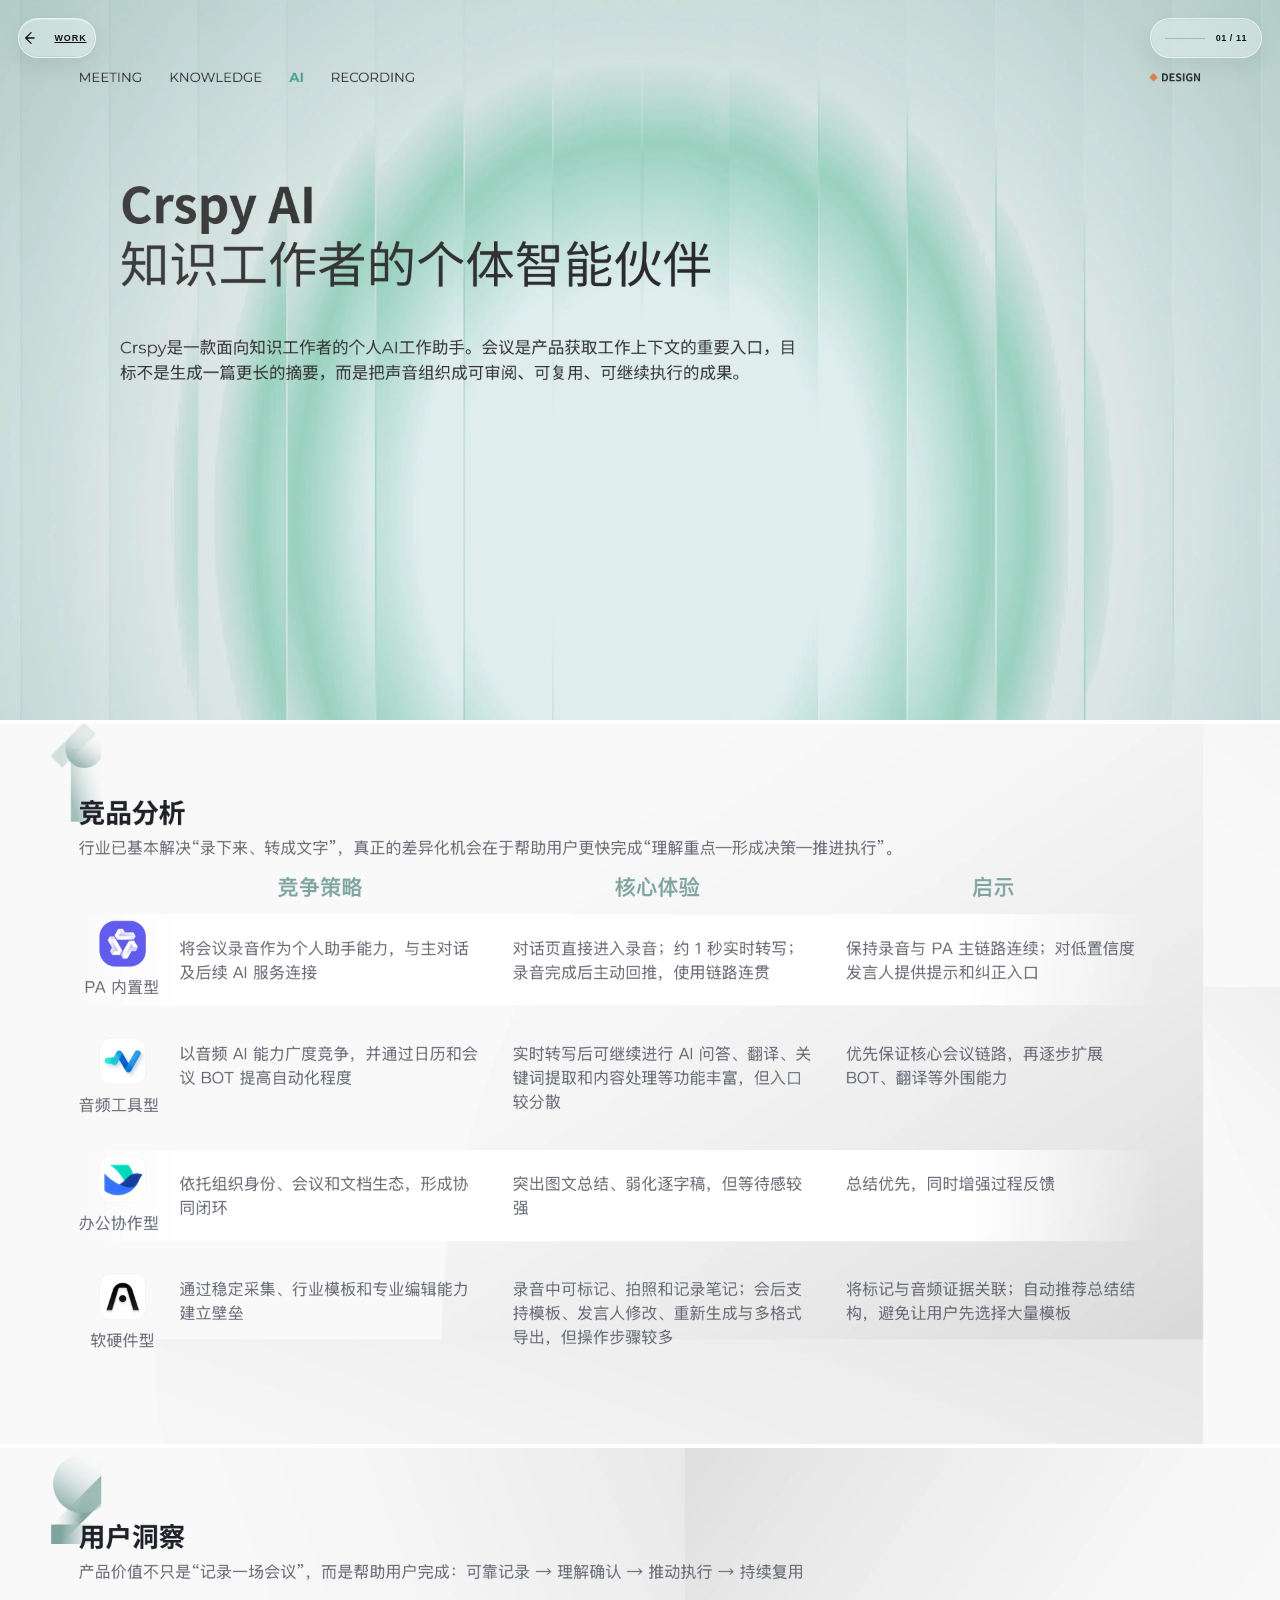
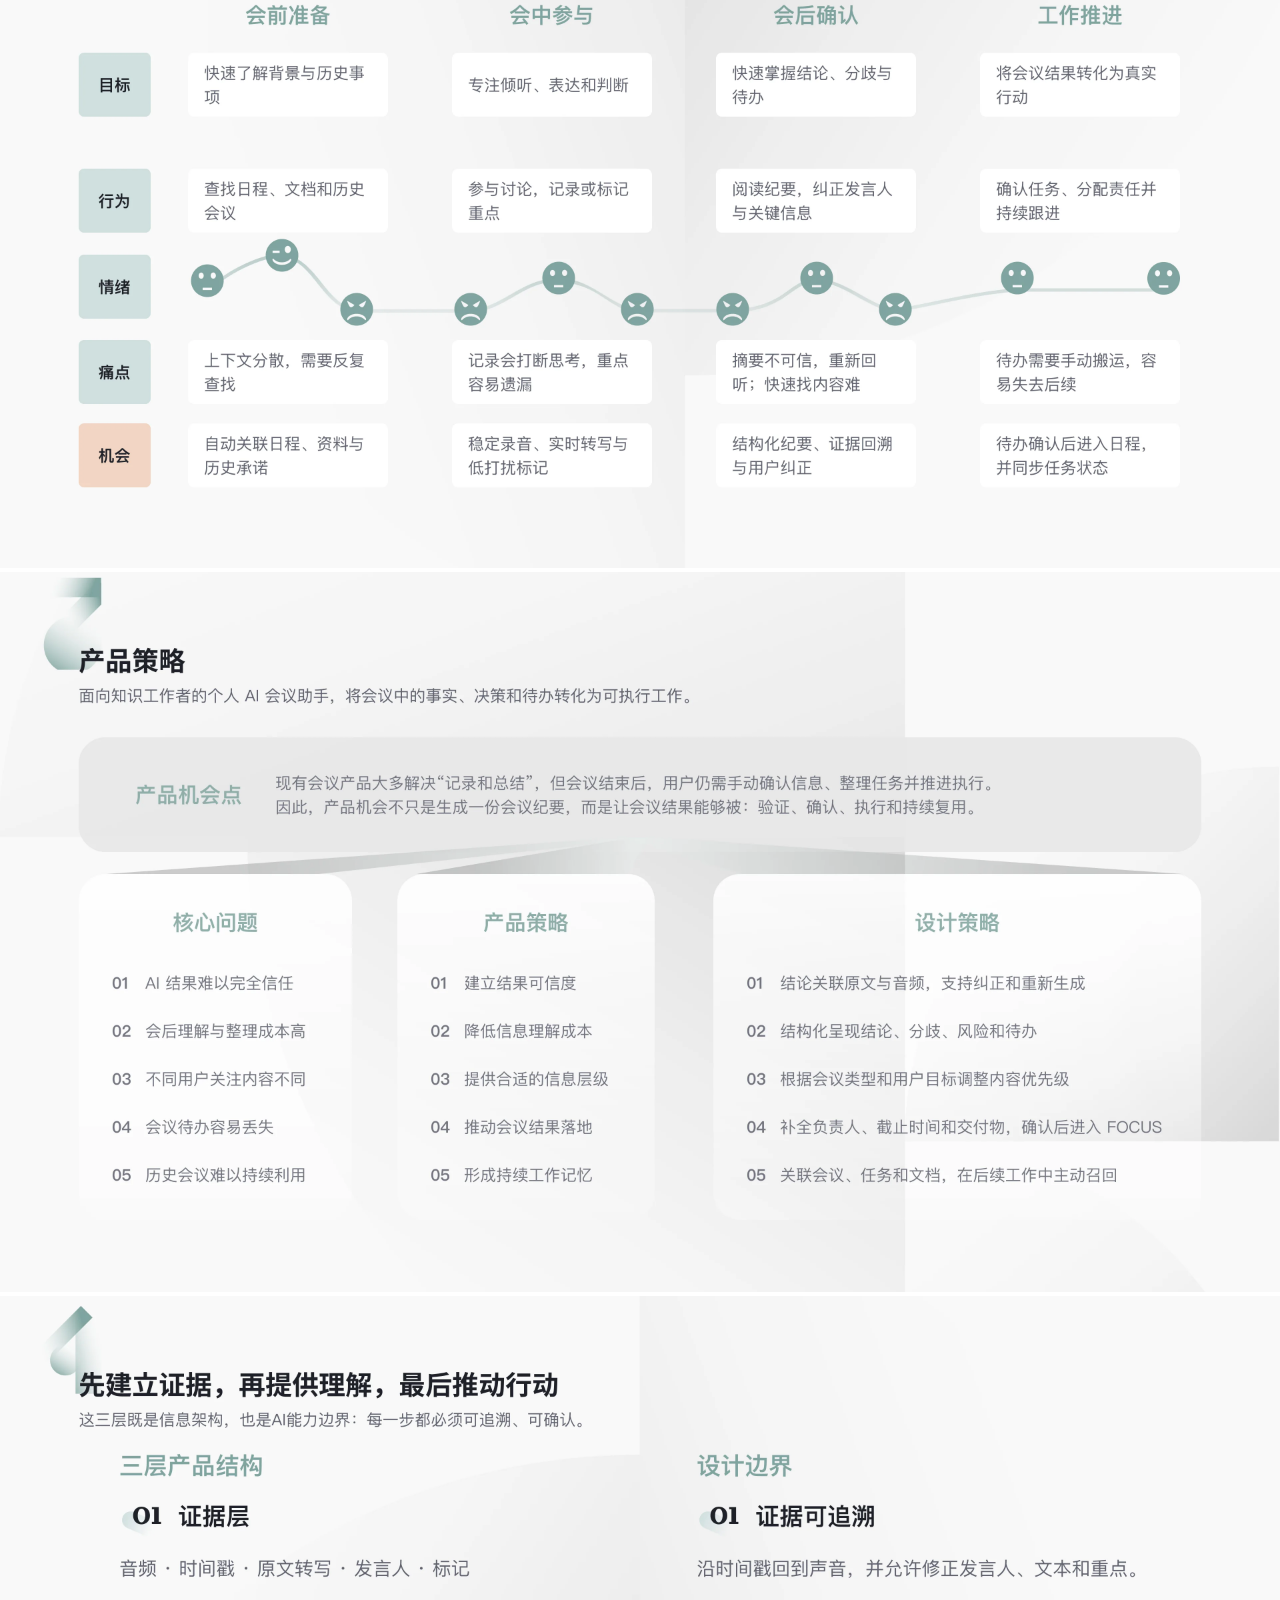
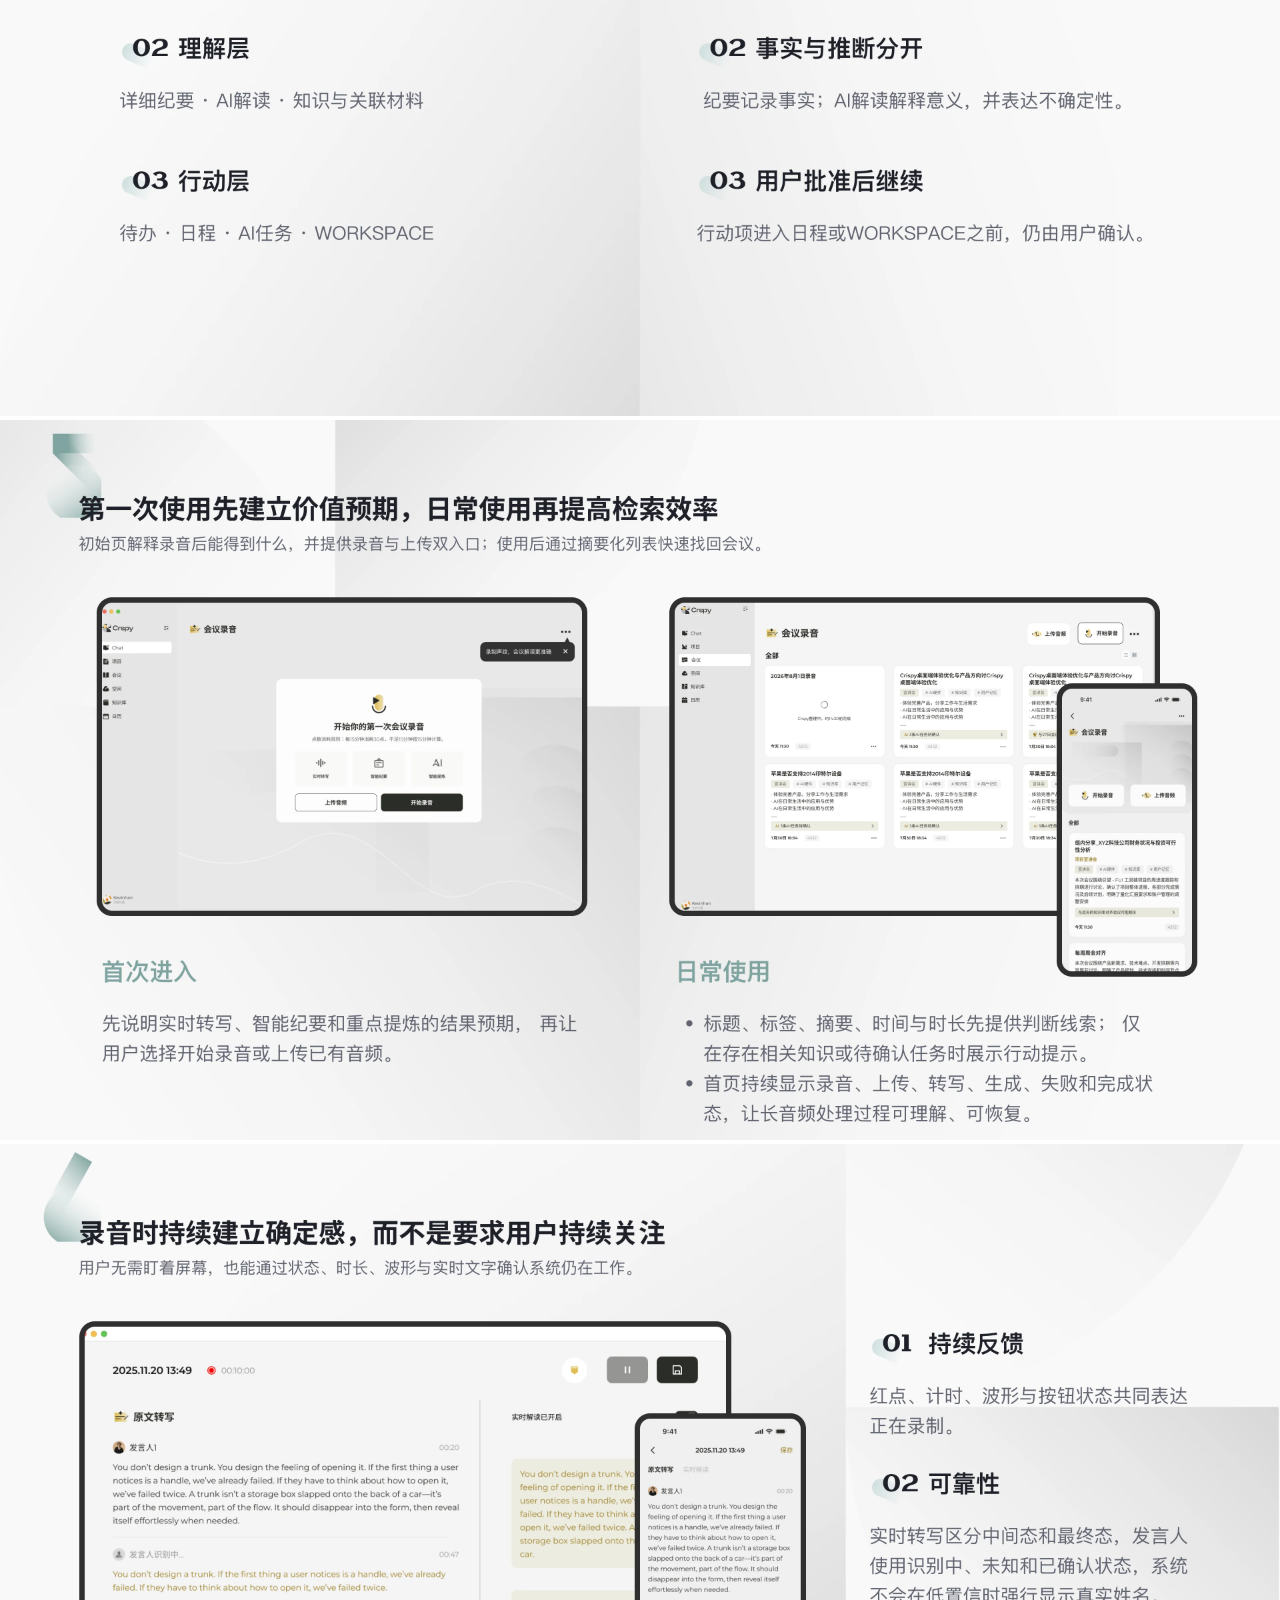
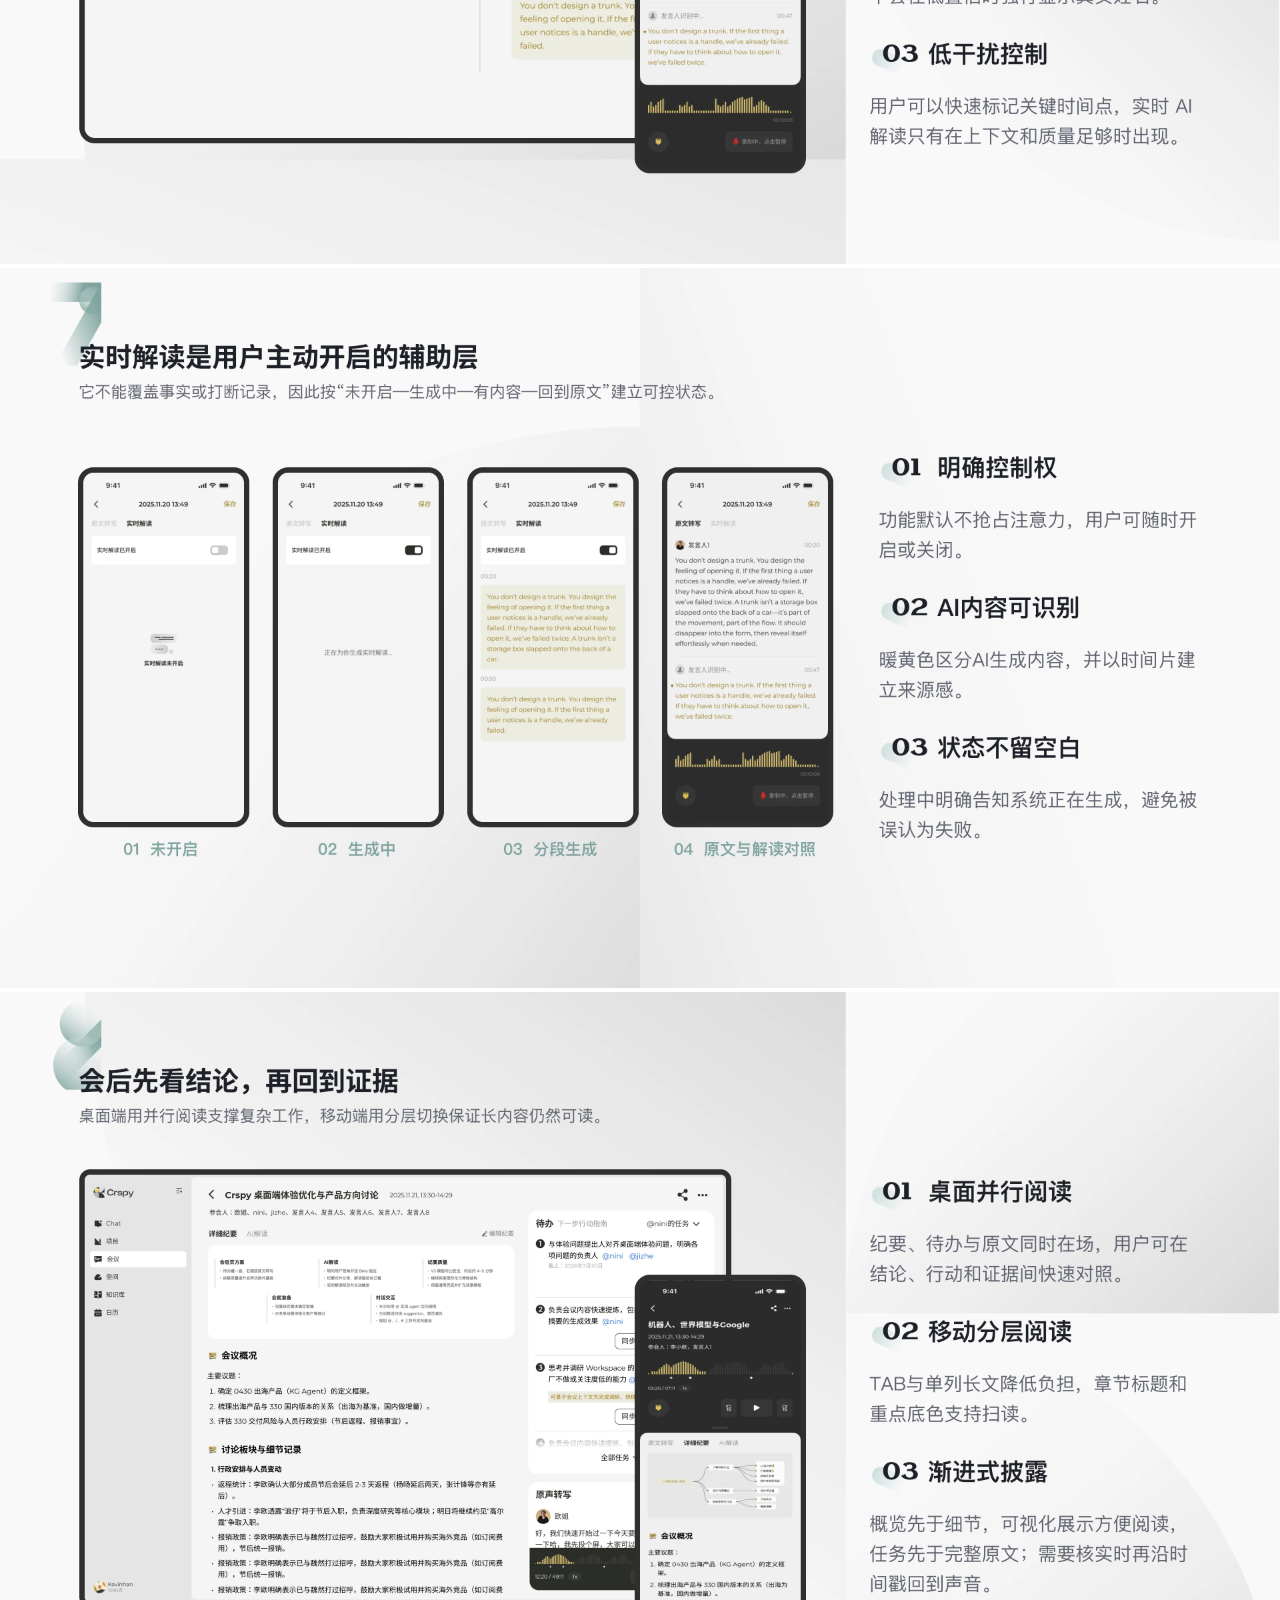
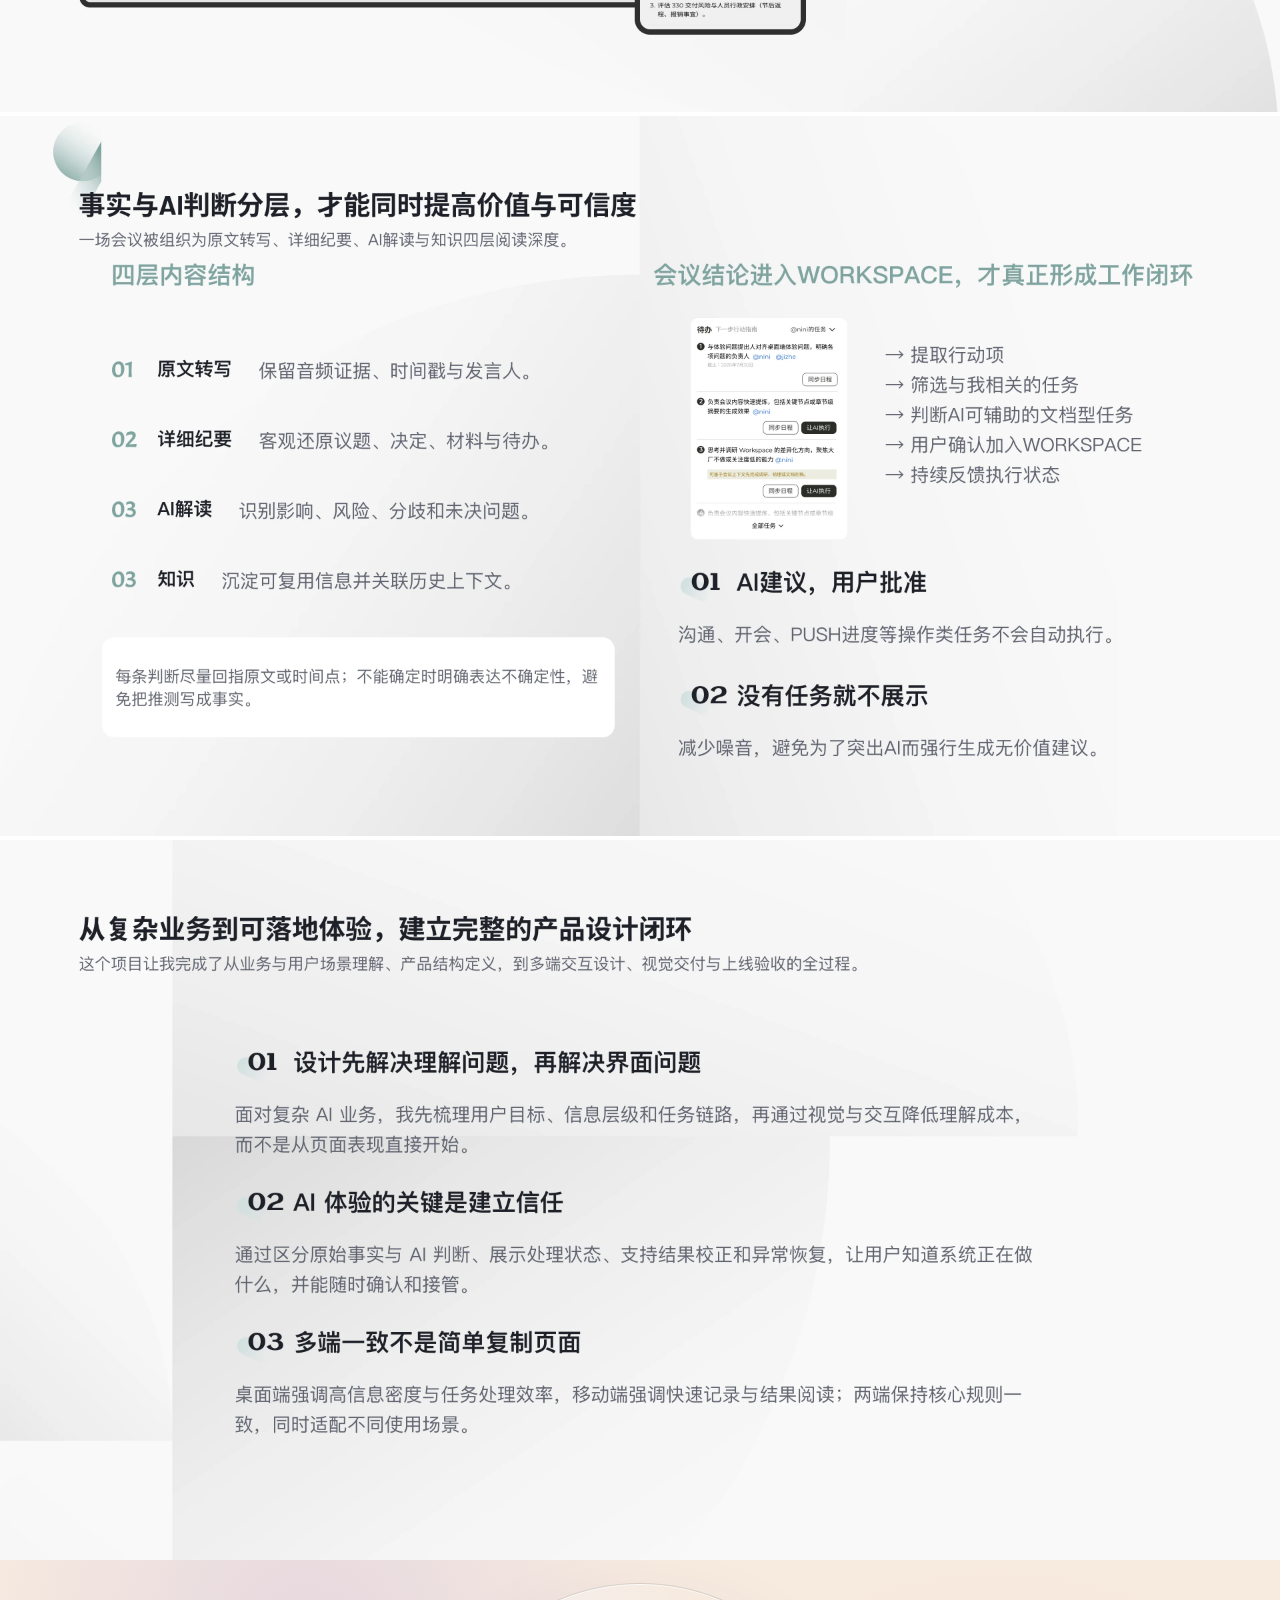
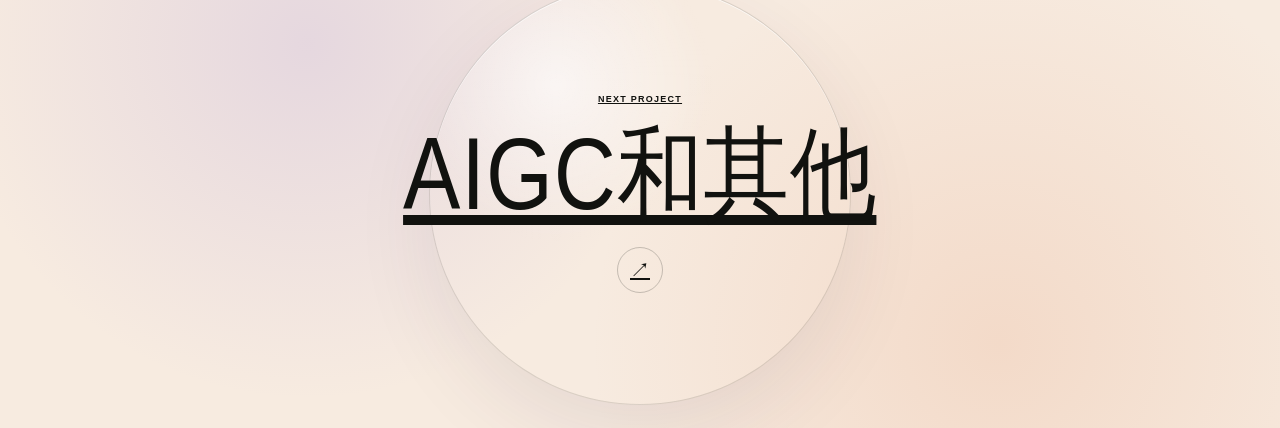
==== project-crspy-meeting.html @ a5296f66 "Deploy portfolio website" ====
<!doctype html>
<html lang="zh-CN">
  <head>
    <meta charset="UTF-8" />
    <meta name="viewport" content="width=device-width, initial-scale=1" />
    <meta name="description" content="CRSPY AI 会议项目作品展示" />
    <meta name="theme-color" content="#ffffff" />
    <title>CRSPY AI会议｜YING NI DESIGNER</title>
    <link rel="stylesheet" href="project-posting.css?v=20261020-6" />
    <script src="project-navigation.js?v=20261020-3" defer></script>
  </head>
  <body>
    <a class="project-back" href="index.html#work" data-project-back aria-label="返回作品列表">
      <svg viewBox="0 0 24 24" aria-hidden="true"><path d="M14.5 5.5 8 12l6.5 6.5M8 12h10" /></svg>
    </a>
    <main class="project-story" aria-label="CRSPY AI 会议项目完整图集">
      <img src="reference-assets/projects/crspy-meeting/38.webp" width="3840" height="2160" alt="CRSPY AI 会议项目第 38 页" fetchpriority="high" />
      <img src="reference-assets/projects/crspy-meeting/39.webp" width="3840" height="2160" alt="CRSPY AI 会议项目第 39 页" loading="lazy" decoding="async" />
      <img src="reference-assets/projects/crspy-meeting/40.webp" width="3840" height="2160" alt="CRSPY AI 会议项目第 40 页" loading="lazy" decoding="async" />
      <img src="reference-assets/projects/crspy-meeting/41.webp" width="3840" height="2160" alt="CRSPY AI 会议项目第 41 页" loading="lazy" decoding="async" />
      <img src="reference-assets/projects/crspy-meeting/42.webp" width="3840" height="2160" alt="CRSPY AI 会议项目第 42 页" loading="lazy" decoding="async" />
      <img src="reference-assets/projects/crspy-meeting/43.webp" width="3840" height="2160" alt="CRSPY AI 会议项目第 43 页" loading="lazy" decoding="async" />
      <img src="reference-assets/projects/crspy-meeting/44.webp" width="3840" height="2160" alt="CRSPY AI 会议项目第 44 页" loading="lazy" decoding="async" />
      <img src="reference-assets/projects/crspy-meeting/45.webp" width="3840" height="2160" alt="CRSPY AI 会议项目第 45 页" loading="lazy" decoding="async" />
      <img src="reference-assets/projects/crspy-meeting/46.webp" width="3840" height="2160" alt="CRSPY AI 会议项目第 46 页" loading="lazy" decoding="async" />
      <img src="reference-assets/projects/crspy-meeting/47.webp" width="3840" height="2160" alt="CRSPY AI 会议项目第 47 页" loading="lazy" decoding="async" />
      <img src="reference-assets/projects/crspy-meeting/48.webp" width="3840" height="2160" alt="CRSPY AI 会议项目第 48 页" loading="lazy" decoding="async" />
    </main>
  </body>
</html>
---- project-posting.css ----
:root {
  color-scheme: light;
  background: #fff;
}

@font-face {
  font-family: "Portfolio CN Light";
  src: url("reference-assets/fonts/Portfolio-CN-Light-subset.ttf") format("truetype");
  font-style: normal;
  font-weight: 300;
  font-display: swap;
}

* {
  box-sizing: border-box;
}

html,
body {
  width: 100%;
  margin: 0;
  padding: 0;
  background: #fff;
}

body {
  min-width: 320px;
  overflow-x: hidden;
}

.project-back {
  position: fixed;
  z-index: 100;
  top: 18px;
  left: 18px;
  width: 78px;
  height: 40px;
  display: grid;
  grid-template-columns: 20px auto;
  gap: 7px;
  place-items: center;
  color: #171411;
  background: rgba(255, 255, 255, .34);
  border: 1px solid rgba(255, 255, 255, .58);
  border-radius: 999px;
  box-shadow: 0 8px 24px rgba(42, 28, 20, .09), inset 0 0 0 1px rgba(8, 8, 8, .05), inset 0 1px 0 rgba(255, 255, 255, .65);
  backdrop-filter: blur(22px) saturate(1.35);
  -webkit-backdrop-filter: blur(22px) saturate(1.35);
  animation: project-back-enter 620ms .15s cubic-bezier(.16, 1, .3, 1) both;
  transition: transform 360ms cubic-bezier(.16, 1, .3, 1), background-color 240ms ease, border-color 240ms ease, box-shadow 240ms ease;
}

.project-back::after {
  content: "WORK";
  font: 600 9px/1 Arial, sans-serif;
  letter-spacing: .1em;
}

.project-back svg {
  width: 20px;
  height: 20px;
  overflow: visible;
}

.project-back path {
  fill: none;
  stroke: currentColor;
  stroke-width: 1.55;
  stroke-linecap: round;
  stroke-linejoin: round;
}

.project-back:hover {
  background: rgba(255, 255, 255, .68);
  border-color: rgba(255, 255, 255, .88);
  box-shadow: 0 10px 28px rgba(42, 28, 20, .13), inset 0 0 0 1px rgba(8, 8, 8, .06);
  transform: translateX(-2px) scale(1.04);
}

.project-progress {
  position: fixed;
  z-index: 99;
  top: 18px;
  right: 18px;
  width: 112px;
  height: 40px;
  display: grid;
  grid-template-columns: 1fr auto;
  align-items: center;
  gap: 10px;
  padding: 0 14px;
  color: #171411;
  background: rgba(255,255,255,.34);
  border: 1px solid rgba(255,255,255,.58);
  border-radius: 999px;
  box-shadow: 0 8px 24px rgba(42,28,20,.07), inset 0 0 0 1px rgba(8,8,8,.04);
  backdrop-filter: blur(22px) saturate(1.35);
  -webkit-backdrop-filter: blur(22px) saturate(1.35);
  pointer-events: none;
}

.project-progress-track {
  position: relative;
  height: 1px;
  overflow: hidden;
  background: rgba(23,20,17,.2);
}

.project-progress-track i {
  position: absolute;
  inset: 0;
  display: block;
  background: #171411;
  transform: scaleX(var(--project-progress, 0));
  transform-origin: 0 50%;
  transition: transform 180ms linear;
}

.project-progress em {
  min-width: 32px;
  font: normal 600 9px/1 Arial, sans-serif;
  letter-spacing: .06em;
  text-align: right;
}

.project-back:focus-visible {
  outline: 1px solid #080808;
  outline-offset: 4px;
}

@keyframes project-back-enter {
  from { opacity: 0; transform: translateX(-8px) scale(.9); }
  to { opacity: 1; transform: translateX(0) scale(1); }
}

.project-story {
  width: 100%;
  margin: 0;
  padding: 0;
  display: flex;
  flex-direction: column;
  gap: 4px;
  font-size: 0;
  line-height: 0;
}

.project-story img {
  display: block;
  width: 100%;
  height: auto;
  margin: 0;
  padding: 0;
}

.project-next {
  position: relative;
  min-height: min(52vh, 520px);
  display: grid;
  place-items: center;
  overflow: hidden;
  isolation: isolate;
  padding: 70px 24px;
  color: #11120f;
  background:
    radial-gradient(circle at 24% 18%, rgba(167,146,219,.22), transparent 34%),
    radial-gradient(circle at 78% 82%, rgba(231,164,126,.24), transparent 38%),
    #f7ebe0;
  text-align: center;
}

.project-next::before {
  content: "";
  position: absolute;
  z-index: -1;
  width: min(36vw, 420px);
  aspect-ratio: 1;
  border: 1px solid rgba(17,18,15,.13);
  border-radius: 50%;
  background: radial-gradient(circle at 30% 24%, rgba(255,255,255,.62), transparent 36%);
  box-shadow: inset 0 1px 0 rgba(255,255,255,.65), 0 30px 80px rgba(70,48,81,.09);
  transition: transform 900ms cubic-bezier(.16,1,.3,1), border-color 400ms ease;
}

.project-next-inner {
  position: relative;
  z-index: 1;
  display: grid;
  justify-items: center;
}

.project-next-label {
  font: 600 9px/1 Arial, sans-serif;
  letter-spacing: .14em;
}

.project-next-title {
  margin: 20px 0 0;
  font-family: "Portfolio CN Light", "PingFang SC", sans-serif;
  font-size: clamp(58px, 8vw, 112px);
  font-weight: 300;
  line-height: .95;
  letter-spacing: .01em;
  transform: scaleX(.84);
}

.project-next-arrow {
  width: 46px;
  height: 46px;
  margin-top: 26px;
  display: grid;
  place-items: center;
  border: 1px solid rgba(17,18,15,.22);
  border-radius: 50%;
  font: 400 20px/1 Arial, sans-serif;
  transition: color 300ms ease, background-color 300ms ease, transform 650ms cubic-bezier(.16,1,.3,1);
}

.project-next:hover::before,
.project-next:focus-visible::before { transform: scale(1.12); border-color: rgba(17,18,15,.24); }
.project-next:hover .project-next-arrow,
.project-next:focus-visible .project-next-arrow { color: #fff; background: #11120f; transform: translate(4px,-4px); }
.project-next:focus-visible { outline: 2px solid #11120f; outline-offset: -8px; }

@media (max-width: 540px) {
  .project-back {
    top: 12px;
    left: 12px;
    width: 42px;
    height: 42px;
    grid-template-columns: 1fr;
    gap: 0;
  }
  .project-back::after { display: none; }
  .project-back svg { width: 19px; height: 19px; }
  .project-progress { top: 12px; right: 12px; height: 42px; }
  .project-next { min-height: 360px; padding: 60px 20px; }
  .project-next::before { width: 72vw; }
  .project-next-title { font-size: clamp(48px, 17vw, 76px); }
}

@media (prefers-reduced-motion: reduce) {
  .project-back { animation: none; transition: none; }
}
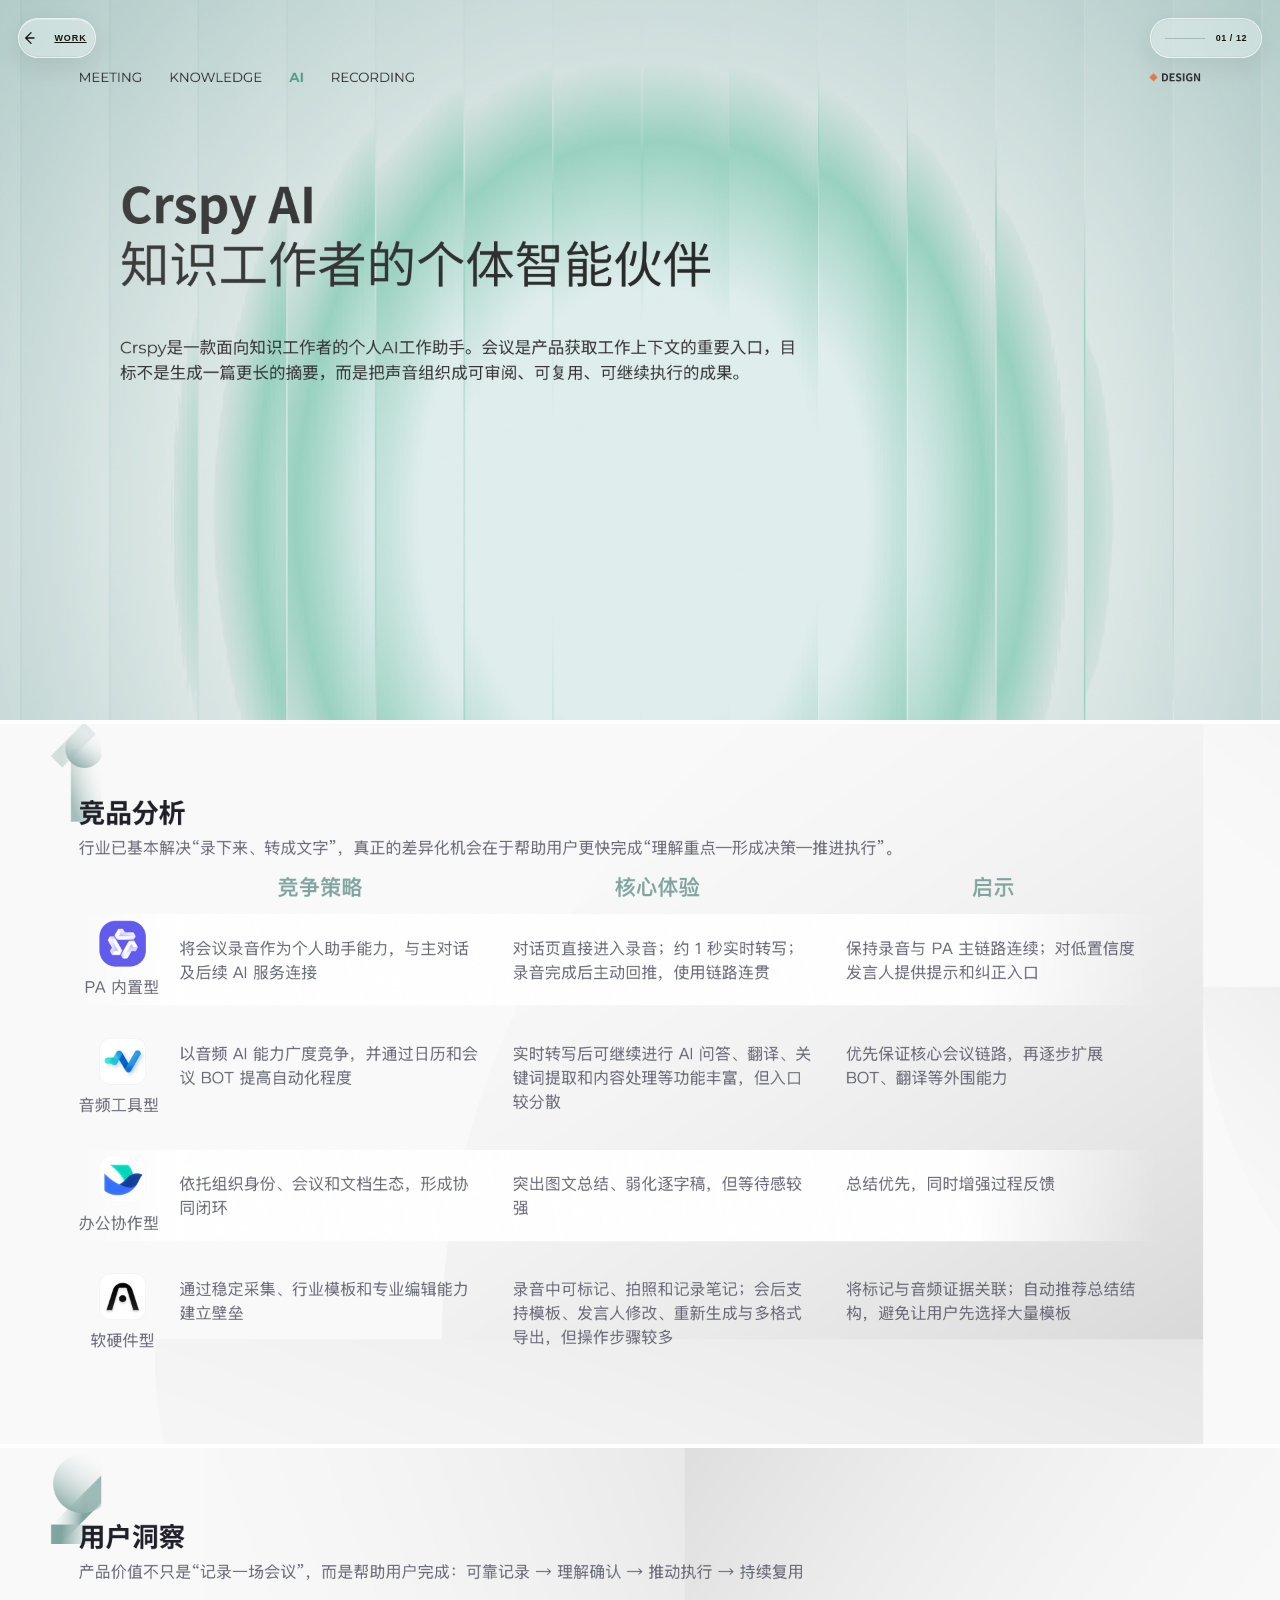
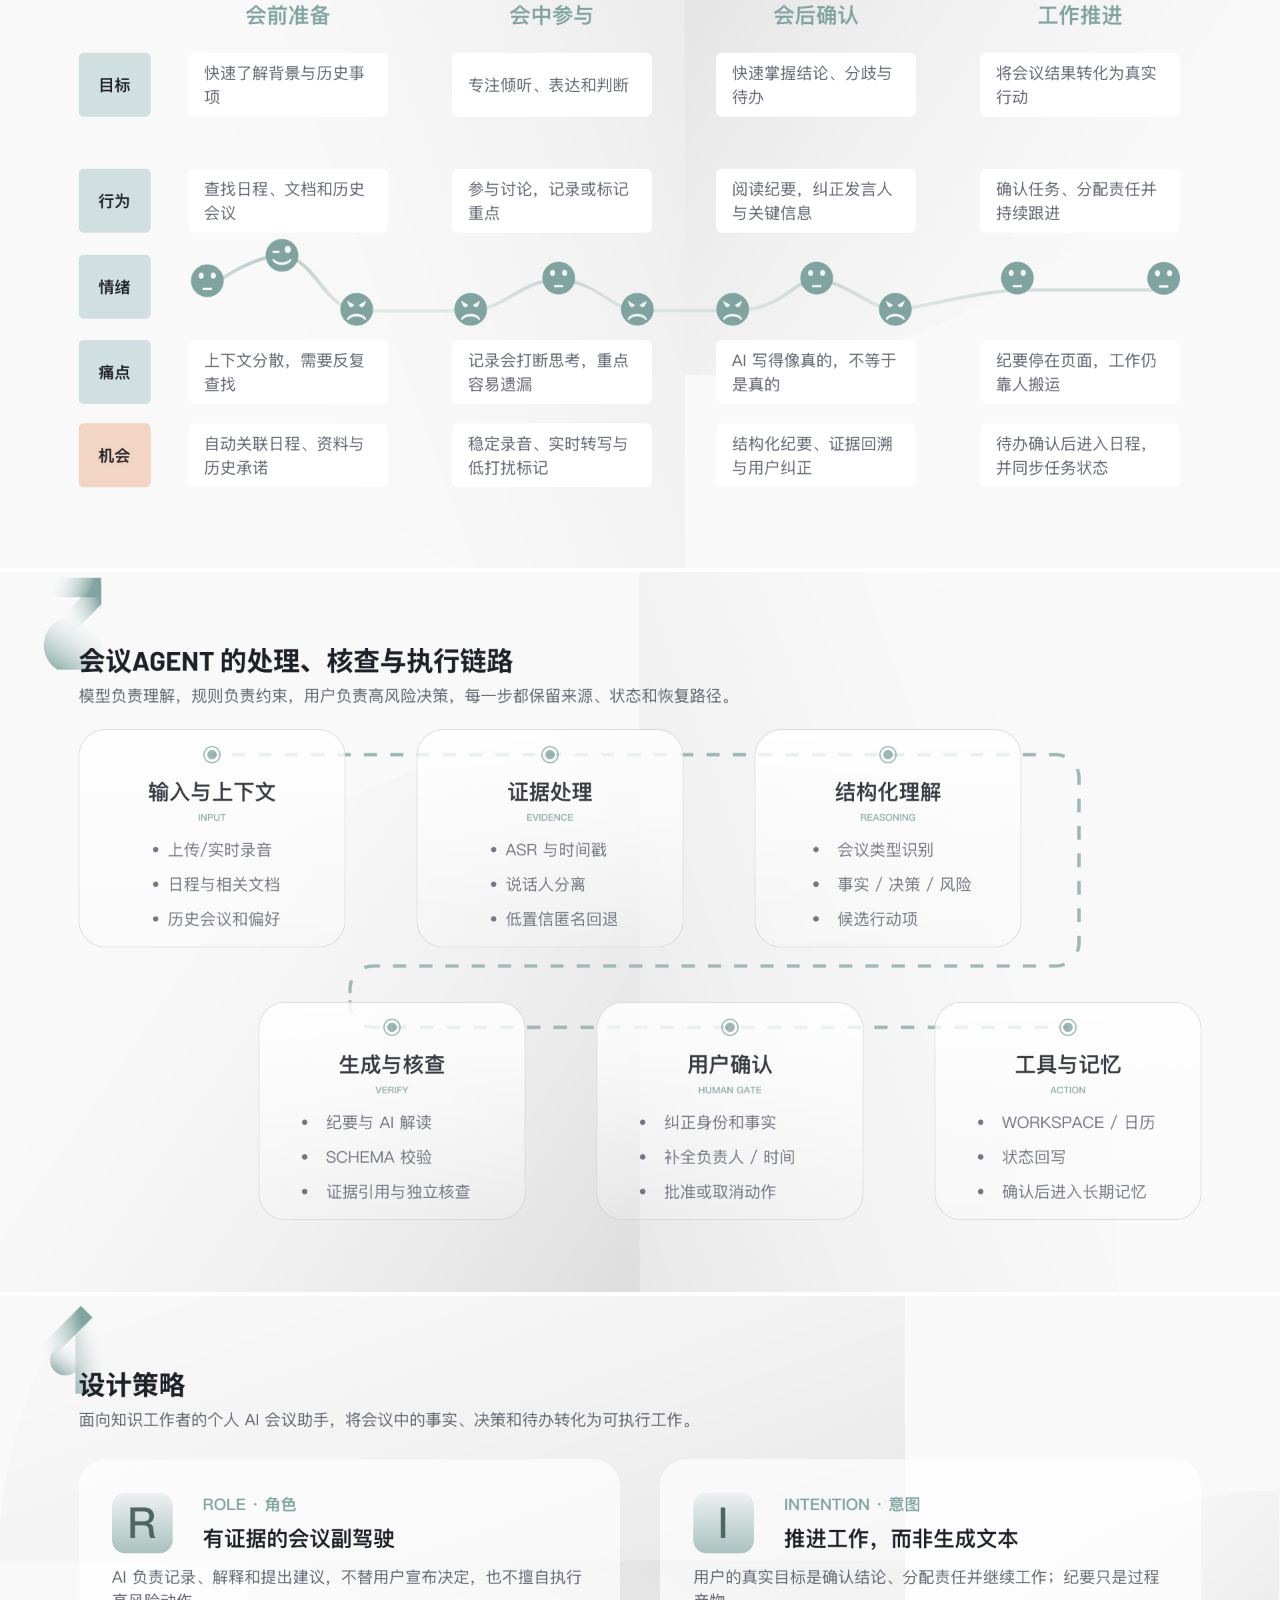
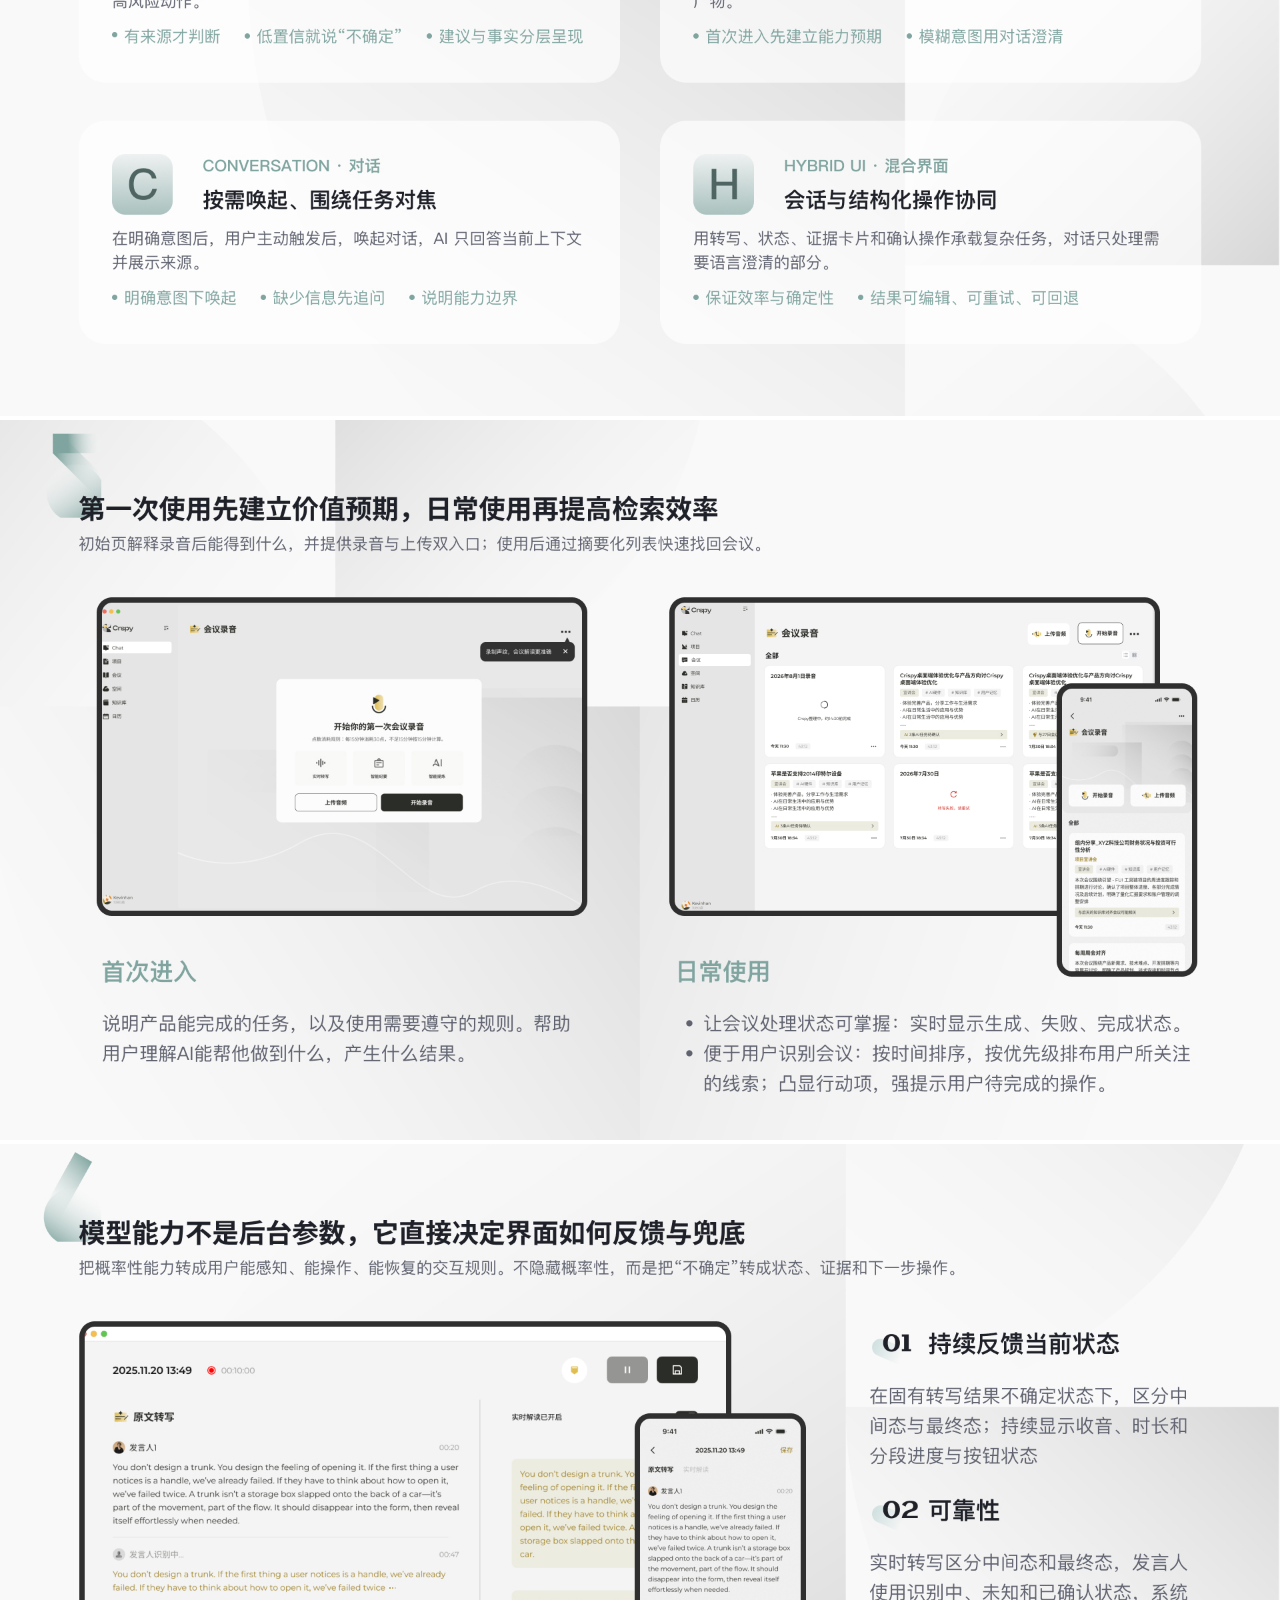
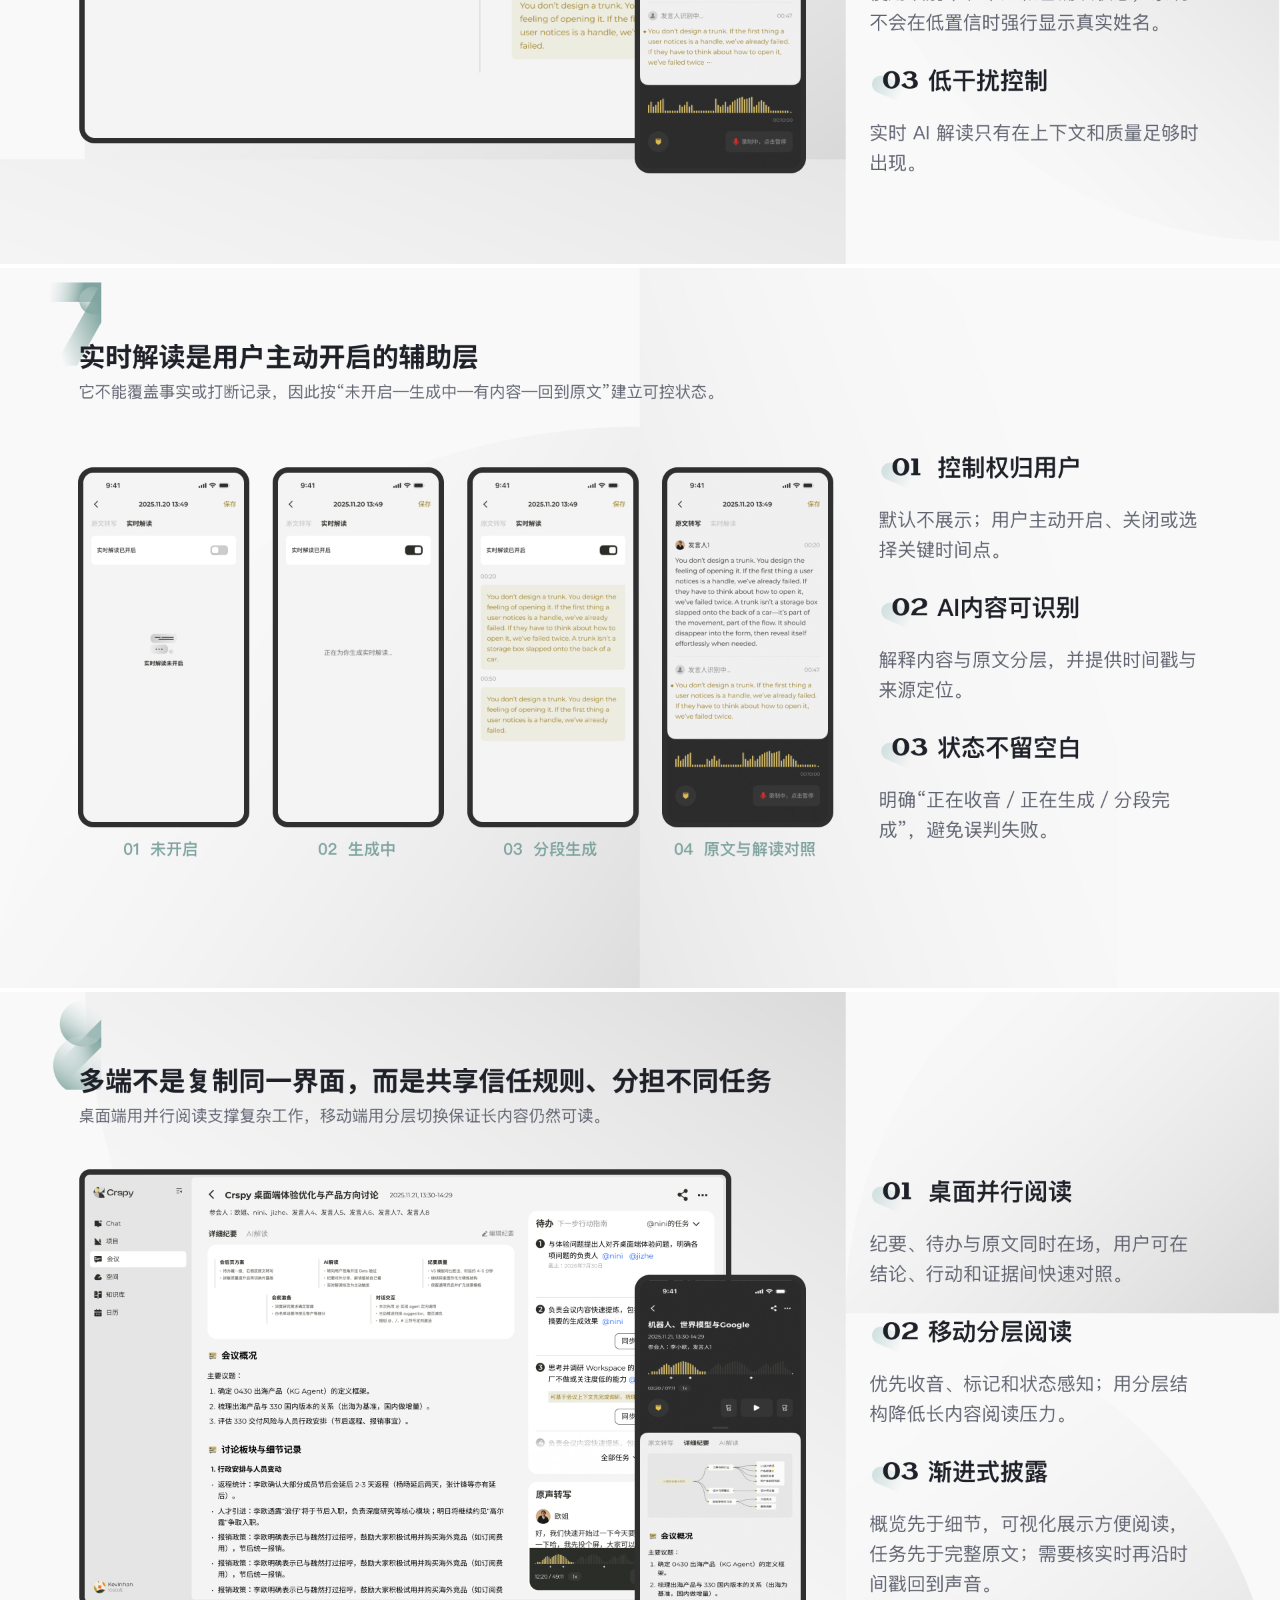
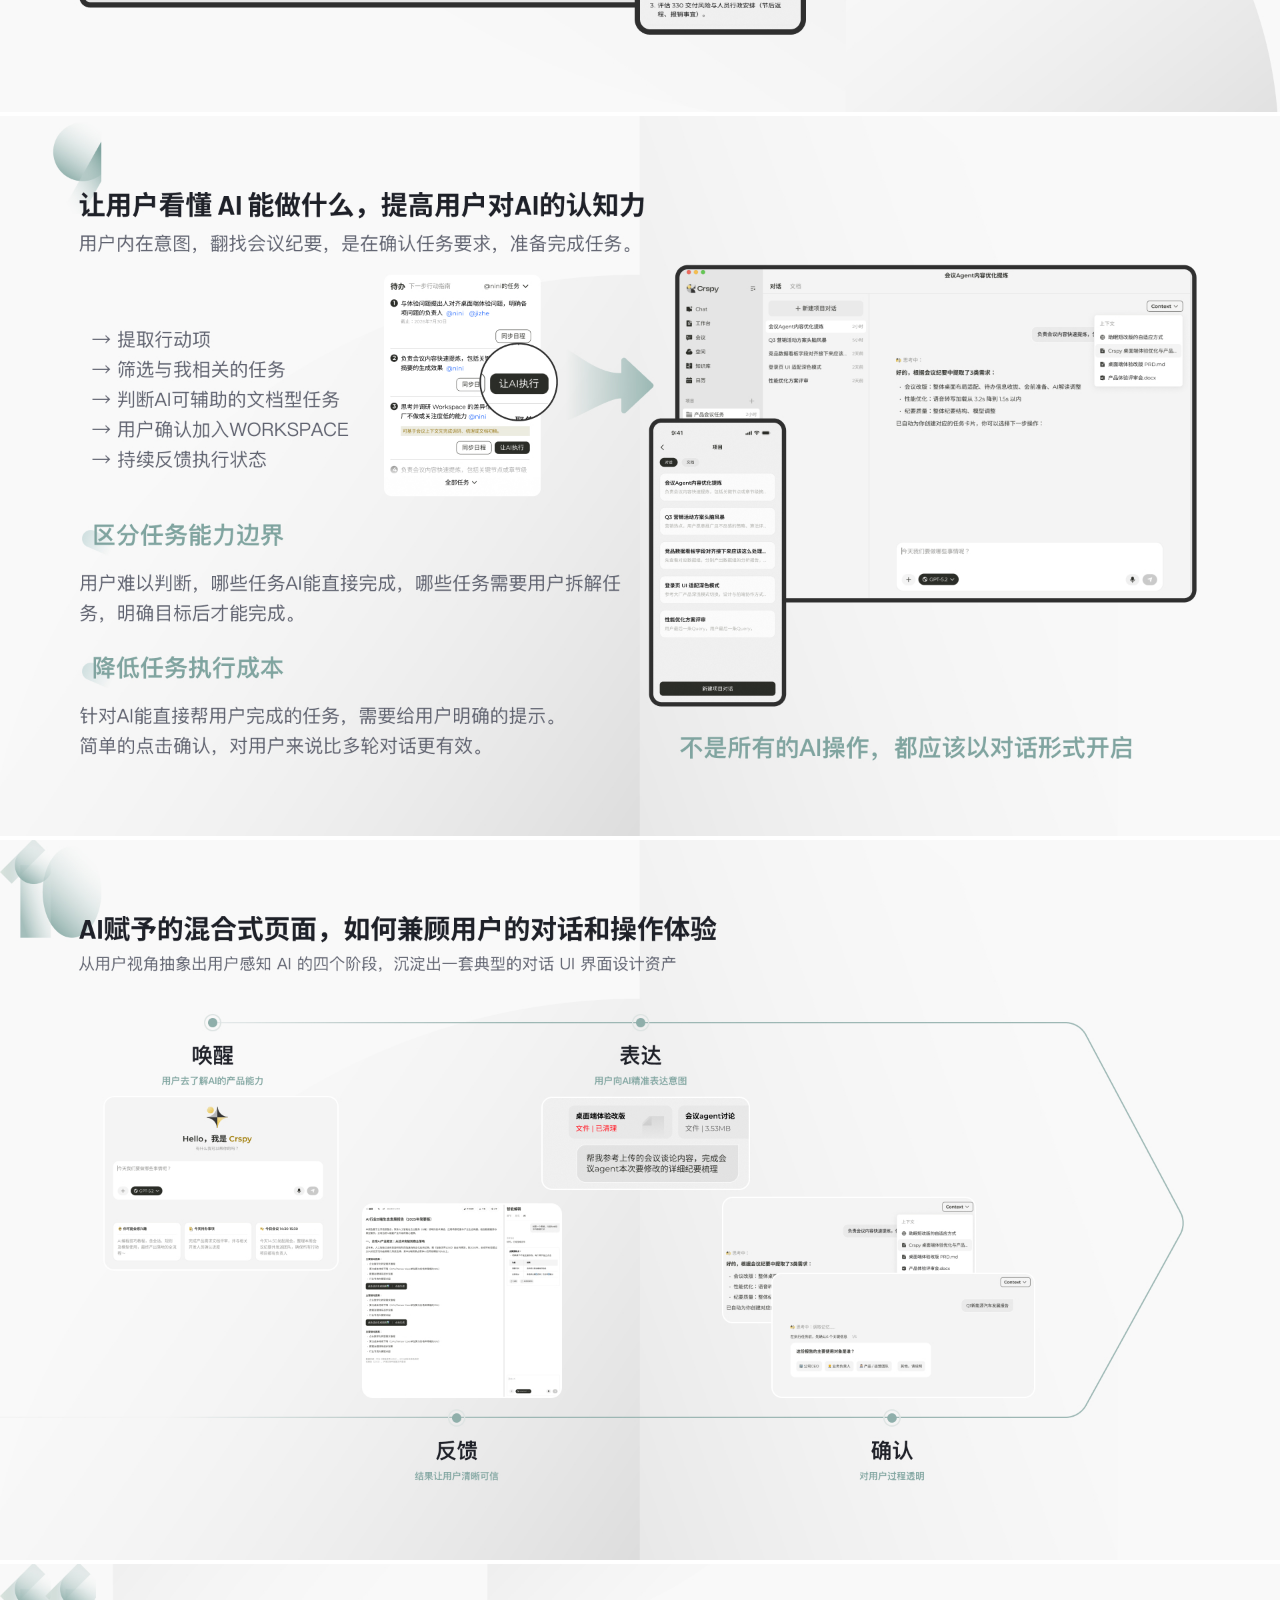
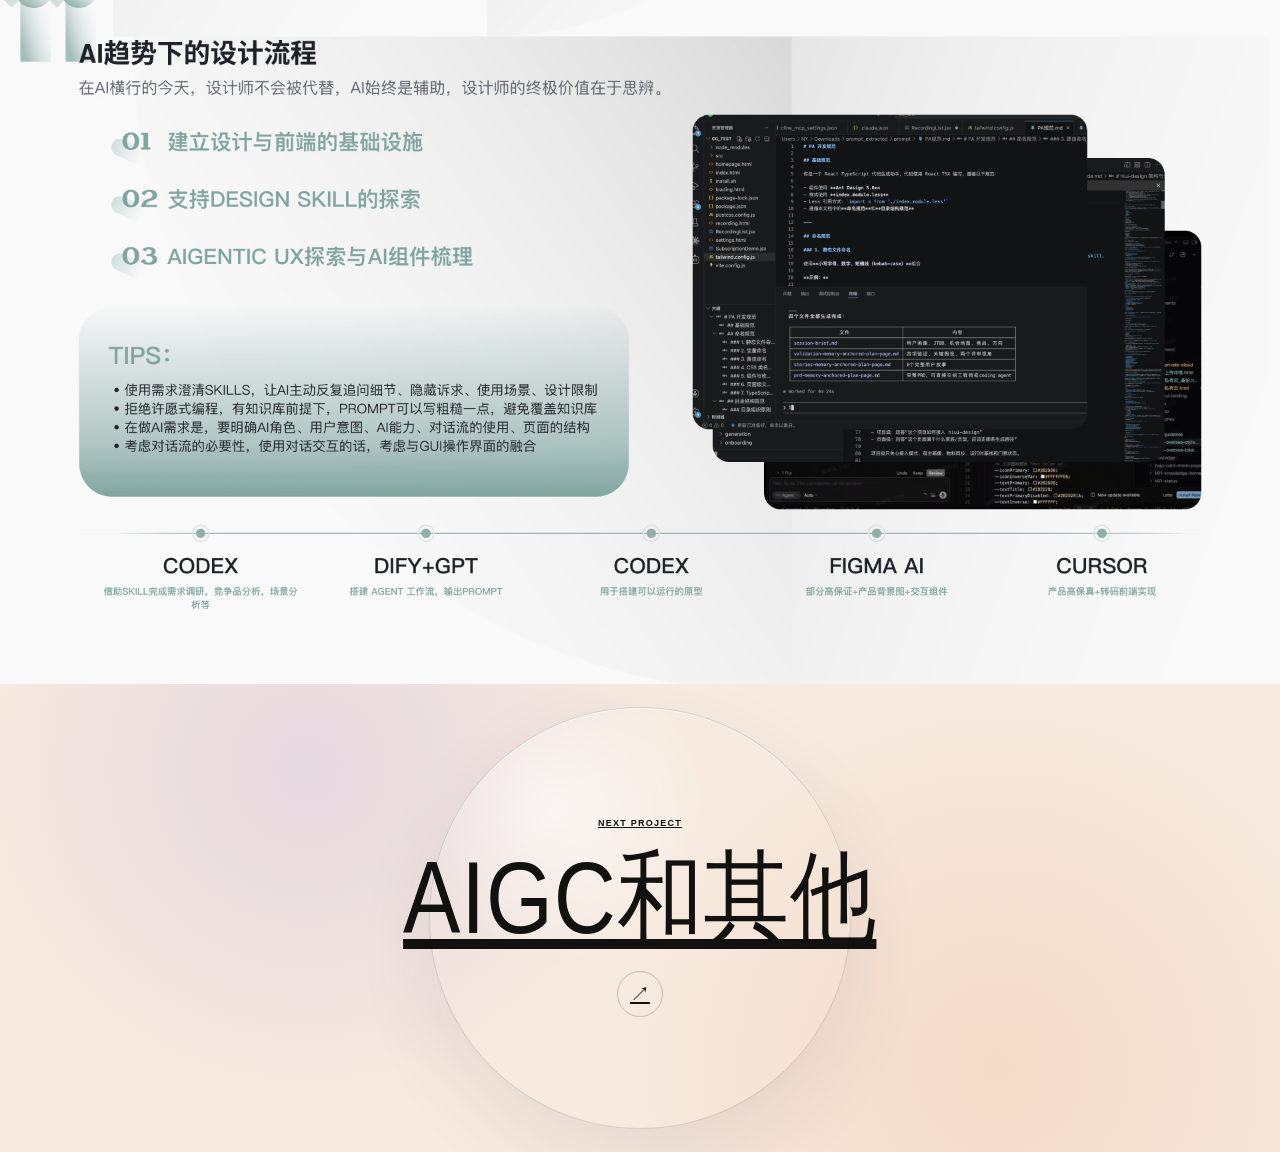
==== commit 2c88b008: "Update CRSPY AI meeting portfolio gallery" ====
--- a/project-crspy-meeting.html
+++ b/project-crspy-meeting.html
@@ -14,17 +14,18 @@
       <svg viewBox="0 0 24 24" aria-hidden="true"><path d="M14.5 5.5 8 12l6.5 6.5M8 12h10" /></svg>
     </a>
     <main class="project-story" aria-label="CRSPY AI 会议项目完整图集">
-      <img src="reference-assets/projects/crspy-meeting/38.webp" width="3840" height="2160" alt="CRSPY AI 会议项目第 38 页" fetchpriority="high" />
-      <img src="reference-assets/projects/crspy-meeting/39.webp" width="3840" height="2160" alt="CRSPY AI 会议项目第 39 页" loading="lazy" decoding="async" />
-      <img src="reference-assets/projects/crspy-meeting/40.webp" width="3840" height="2160" alt="CRSPY AI 会议项目第 40 页" loading="lazy" decoding="async" />
-      <img src="reference-assets/projects/crspy-meeting/41.webp" width="3840" height="2160" alt="CRSPY AI 会议项目第 41 页" loading="lazy" decoding="async" />
-      <img src="reference-assets/projects/crspy-meeting/42.webp" width="3840" height="2160" alt="CRSPY AI 会议项目第 42 页" loading="lazy" decoding="async" />
-      <img src="reference-assets/projects/crspy-meeting/43.webp" width="3840" height="2160" alt="CRSPY AI 会议项目第 43 页" loading="lazy" decoding="async" />
-      <img src="reference-assets/projects/crspy-meeting/44.webp" width="3840" height="2160" alt="CRSPY AI 会议项目第 44 页" loading="lazy" decoding="async" />
-      <img src="reference-assets/projects/crspy-meeting/45.webp" width="3840" height="2160" alt="CRSPY AI 会议项目第 45 页" loading="lazy" decoding="async" />
-      <img src="reference-assets/projects/crspy-meeting/46.webp" width="3840" height="2160" alt="CRSPY AI 会议项目第 46 页" loading="lazy" decoding="async" />
-      <img src="reference-assets/projects/crspy-meeting/47.webp" width="3840" height="2160" alt="CRSPY AI 会议项目第 47 页" loading="lazy" decoding="async" />
-      <img src="reference-assets/projects/crspy-meeting/48.webp" width="3840" height="2160" alt="CRSPY AI 会议项目第 48 页" loading="lazy" decoding="async" />
+      <img src="reference-assets/projects/crspy-meeting/4.jpg" width="1920" height="1080" alt="CRSPY AI 会议项目第 4 页" fetchpriority="high" />
+      <img src="reference-assets/projects/crspy-meeting/5.jpg" width="1920" height="1080" alt="CRSPY AI 会议项目第 5 页" loading="lazy" decoding="async" />
+      <img src="reference-assets/projects/crspy-meeting/6.jpg" width="1920" height="1080" alt="CRSPY AI 会议项目第 6 页" loading="lazy" decoding="async" />
+      <img src="reference-assets/projects/crspy-meeting/7.jpg" width="1920" height="1080" alt="CRSPY AI 会议项目第 7 页" loading="lazy" decoding="async" />
+      <img src="reference-assets/projects/crspy-meeting/8.jpg" width="1920" height="1080" alt="CRSPY AI 会议项目第 8 页" loading="lazy" decoding="async" />
+      <img src="reference-assets/projects/crspy-meeting/9.jpg" width="1920" height="1080" alt="CRSPY AI 会议项目第 9 页" loading="lazy" decoding="async" />
+      <img src="reference-assets/projects/crspy-meeting/10.jpg" width="1920" height="1080" alt="CRSPY AI 会议项目第 10 页" loading="lazy" decoding="async" />
+      <img src="reference-assets/projects/crspy-meeting/11.jpg" width="1920" height="1080" alt="CRSPY AI 会议项目第 11 页" loading="lazy" decoding="async" />
+      <img src="reference-assets/projects/crspy-meeting/12.jpg" width="1920" height="1080" alt="CRSPY AI 会议项目第 12 页" loading="lazy" decoding="async" />
+      <img src="reference-assets/projects/crspy-meeting/13.jpg" width="1920" height="1080" alt="CRSPY AI 会议项目第 13 页" loading="lazy" decoding="async" />
+      <img src="reference-assets/projects/crspy-meeting/14.jpg" width="1920" height="1080" alt="CRSPY AI 会议项目第 14 页" loading="lazy" decoding="async" />
+      <img src="reference-assets/projects/crspy-meeting/15.jpg" width="1920" height="1080" alt="CRSPY AI 会议项目第 15 页" loading="lazy" decoding="async" />
     </main>
   </body>
 </html>
